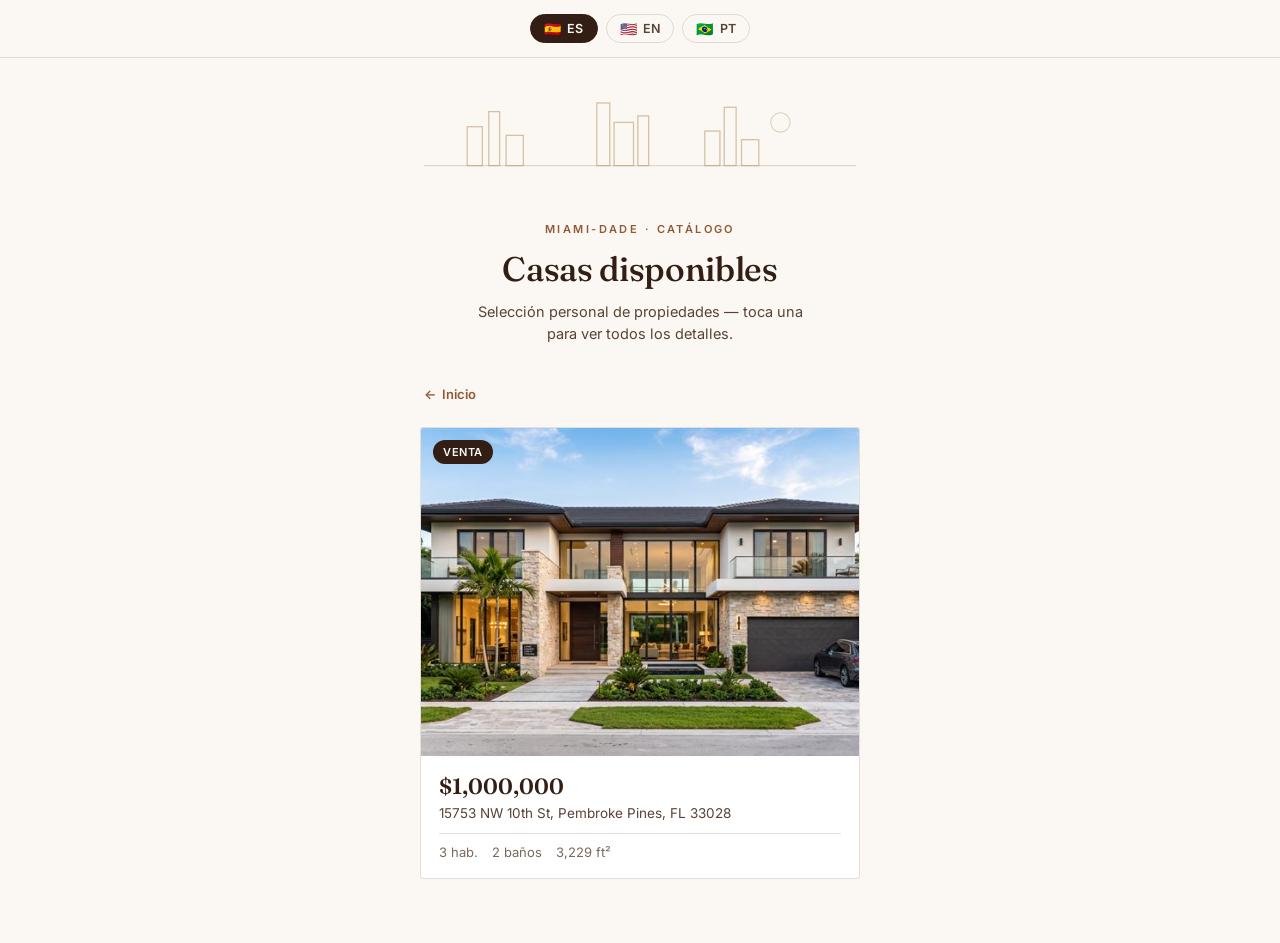
==== catalogo/index.html @ a795f475 "Restructure site: entrada con 2 botones, catalogo de casas y formulario en /formulario Anade catalog" ====
<!DOCTYPE html>
<html lang="es">
<head>
<meta charset="UTF-8">
<meta name="viewport" content="width=device-width, initial-scale=1.0">
<title>Catálogo de casas — Amabilly Beatriz</title>
<link rel="preconnect" href="https://fonts.googleapis.com">
<link rel="preconnect" href="https://fonts.gstatic.com" crossorigin>
<link href="https://fonts.googleapis.com/css2?family=Fraunces:ital,opsz,wght@0,9..144,300;0,9..144,500;0,9..144,600;1,9..144,500&family=Inter:wght@400;500;600&display=swap" rel="stylesheet">
<link rel="stylesheet" href="/assets/css/catalogo.css">
</head>
<body>

<div class="langbar">
  <button type="button" class="lang-btn active" data-lang="es" onclick="setLanguage('es')"><span class="flag">🇪🇸</span><span>ES</span></button>
  <button type="button" class="lang-btn" data-lang="en" onclick="setLanguage('en')"><span class="flag">🇺🇸</span><span>EN</span></button>
  <button type="button" class="lang-btn" data-lang="pt" onclick="setLanguage('pt')"><span class="flag">🇧🇷</span><span>PT</span></button>
</div>

<div class="page" id="page">

  <div class="hero reveal">
    <svg class="skyline" viewBox="0 0 400 100" fill="none" xmlns="http://www.w3.org/2000/svg" aria-hidden="true">
      <line x1="0" y1="70" x2="400" y2="70" stroke="#B79367" stroke-width="1" opacity="0.35"/>
      <g stroke="#B79367" stroke-width="1.2" opacity="0.55" fill="none">
        <rect x="40" y="34" width="14" height="36"/>
        <rect x="60" y="20" width="10" height="50"/>
        <rect x="76" y="42" width="16" height="28"/>
        <rect x="160" y="12" width="12" height="58"/>
        <rect x="176" y="30" width="18" height="40"/>
        <rect x="198" y="24" width="10" height="46"/>
        <rect x="260" y="38" width="14" height="32"/>
        <rect x="278" y="16" width="11" height="54"/>
        <rect x="294" y="46" width="16" height="24"/>
      </g>
      <circle cx="330" cy="30" r="9" stroke="#B79367" stroke-width="1" opacity="0.4" fill="none"/>
    </svg>

    <p class="eyebrow" data-i18n="eyebrow_catalogo">Miami-Dade · Catálogo</p>
    <h1 data-i18n="h1_catalogo">Casas disponibles</h1>
    <p class="sub" data-i18n="sub_catalogo">Selección personal de propiedades — toca una para ver todos los detalles.</p>
  </div>

  <a class="back-link" href="/">← <span data-i18n="back_link_home">Inicio</span></a>

  <div class="grid" id="grid"></div>
  <div class="empty-state" id="emptyState" style="display:none" data-i18n="empty_catalogo">Muy pronto más propiedades por aquí.</div>

</div>

<script src="/catalogo/data.js"></script>
<script>
  var currentLang = 'es';

  function fmtPrice(n){ return '$' + n.toLocaleString('en-US'); }

  function renderGrid(){
    var grid = document.getElementById('grid');
    var t = CATALOGO_UI[currentLang];
    if (!PROPERTIES.length){
      grid.innerHTML = '';
      document.getElementById('emptyState').style.display = 'block';
      return;
    }
    document.getElementById('emptyState').style.display = 'none';
    grid.innerHTML = PROPERTIES.map(function(p){
      return '' +
        '<a class="card reveal" href="/catalogo/' + p.slug + '/">' +
          '<div class="card-img-wrap">' +
            '<span class="badge">' + (p.operation === 'renta' ? t.badge_renta : t.badge_venta) + '</span>' +
            '<img src="' + p.images.cover + '" alt="' + p.title[currentLang] + '" loading="lazy">' +
          '</div>' +
          '<div class="card-body">' +
            '<p class="card-price">' + fmtPrice(p.price) + '</p>' +
            '<p class="card-address">' + p.address + '</p>' +
            '<div class="card-specs">' +
              '<span>' + p.beds + ' ' + t.spec_beds + '</span>' +
              '<span>' + p.baths + ' ' + t.spec_baths + '</span>' +
              '<span>' + p.sqft.toLocaleString('en-US') + ' ' + t.spec_sqft + '</span>' +
            '</div>' +
          '</div>' +
        '</a>';
    }).join('');
  }

  function applyStaticTranslations(){
    var t = CATALOGO_UI[currentLang];
    document.querySelectorAll('[data-i18n]').forEach(function(el){
      var key = el.getAttribute('data-i18n');
      if (t[key] !== undefined) el.textContent = t[key];
    });
  }

  var homeLabel = { es: 'Inicio', en: 'Home', pt: 'Início' };

  function setLanguage(lang){
    currentLang = lang;
    document.documentElement.lang = lang;
    document.querySelectorAll('.lang-btn').forEach(function(b){
      b.classList.toggle('active', b.getAttribute('data-lang') === lang);
    });
    document.querySelector('[data-i18n="back_link_home"]').textContent = homeLabel[lang];
    applyStaticTranslations();
    renderGrid();
  }

  setLanguage('es');
</script>

</body>
</html>
---- assets/css/catalogo.css ----
:root{
  --ink: #321E14;
  --ink-soft: #5A4335;
  --paper: #FBF8F3;
  --paper-raised: #FFFFFF;
  --brass: #B79367;
  --brass-deep: #915A36;
  --sage: #7C8A73;
  --line: rgba(50,30,20,0.14);
  --text-muted: #7A6A5C;
  --radius: 3px;
}

*{ box-sizing: border-box; }

html,body{
  margin:0;
  padding:0;
  background: var(--paper);
  color: var(--ink);
  font-family: 'Inter', -apple-system, sans-serif;
  -webkit-font-smoothing: antialiased;
}

a{ color: inherit; text-decoration: none; }

@media (prefers-reduced-motion: no-preference){
  .reveal{ animation: rise 0.7s ease-out both; }
  @keyframes rise{
    from{ opacity:0; transform: translateY(10px); }
    to{ opacity:1; transform: translateY(0); }
  }
}

.page{ max-width: 480px; margin: 0 auto; padding: 0 0 64px; }

/* ---------- language switcher ---------- */
.langbar{
  position: sticky;
  top: 0;
  z-index: 20;
  display: flex;
  justify-content: center;
  gap: 8px;
  padding: 14px 16px;
  background: rgba(251,248,243,0.92);
  backdrop-filter: blur(6px);
  border-bottom: 1px solid var(--line);
}

.lang-btn{
  display: inline-flex;
  align-items: center;
  gap: 6px;
  background: transparent;
  border: 1px solid var(--line);
  border-radius: 20px;
  padding: 6px 13px;
  font-family: 'Inter', sans-serif;
  font-size: 12.5px;
  font-weight: 600;
  letter-spacing: 0.02em;
  color: var(--ink-soft);
  cursor: pointer;
  transition: background 0.15s ease, color 0.15s ease, border-color 0.15s ease;
}

.lang-btn .flag{ font-size: 14px; line-height: 1; }
.lang-btn:hover{ border-color: var(--brass); color: var(--ink); }
.lang-btn.active{ background: var(--ink); color: var(--paper); border-color: var(--ink); }

/* ---------- header / skyline ---------- */
.hero{ padding: 32px 24px 24px; text-align: center; }
.skyline{ width: 100%; height: auto; margin-bottom: 20px; }

.eyebrow{
  font-family: 'Inter', sans-serif;
  font-size: 11px;
  font-weight: 600;
  letter-spacing: 0.22em;
  text-transform: uppercase;
  color: var(--brass-deep);
  margin: 0 0 14px;
}

h1{
  font-family: 'Fraunces', serif;
  font-weight: 500;
  font-size: clamp(26px, 6.5vw, 34px);
  line-height: 1.14;
  letter-spacing: -0.01em;
  margin: 0 0 12px;
  color: var(--ink);
}

.sub{
  font-size: 14.5px;
  line-height: 1.55;
  color: var(--ink-soft);
  max-width: 340px;
  margin: 0 auto;
}

/* ---------- back link ---------- */
.back-link{
  display: inline-flex;
  align-items: center;
  gap: 6px;
  font-size: 13px;
  font-weight: 600;
  color: var(--brass-deep);
  padding: 16px 24px 0;
}

/* ---------- catalog grid ---------- */
.grid{
  display: flex;
  flex-direction: column;
  gap: 20px;
  padding: 24px 20px 0;
}

.card{
  display: block;
  background: var(--paper-raised);
  border: 1px solid var(--line);
  border-radius: var(--radius);
  overflow: hidden;
  transition: transform 0.15s ease, box-shadow 0.15s ease;
}

.card:hover{ transform: translateY(-2px); box-shadow: 0 8px 24px rgba(50,30,20,0.10); }

.card-img-wrap{ position: relative; width: 100%; aspect-ratio: 4/3; overflow: hidden; background: var(--line); }
.card-img-wrap img{ width: 100%; height: 100%; object-fit: cover; display: block; }

.badge{
  position: absolute;
  top: 12px;
  left: 12px;
  background: var(--ink);
  color: var(--paper);
  font-size: 11px;
  font-weight: 600;
  letter-spacing: 0.05em;
  text-transform: uppercase;
  padding: 5px 10px;
  border-radius: 20px;
}

.card-body{ padding: 16px 18px 18px; }

.card-price{
  font-family: 'Fraunces', serif;
  font-weight: 600;
  font-size: 22px;
  color: var(--ink);
  margin: 0 0 4px;
}

.card-address{
  font-size: 13.5px;
  color: var(--ink-soft);
  margin: 0 0 10px;
  line-height: 1.4;
}

.card-specs{
  display: flex;
  gap: 14px;
  font-size: 13px;
  color: var(--text-muted);
  border-top: 1px solid var(--line);
  padding-top: 10px;
}

.card-specs span{ display: inline-flex; align-items: center; gap: 5px; }

.empty-state{
  text-align: center;
  padding: 40px 24px;
  color: var(--text-muted);
  font-size: 14px;
}

/* ---------- detail: gallery ---------- */
.gallery{ padding: 0; }
.gallery-main{ position: relative; width: 100%; aspect-ratio: 4/3; overflow: hidden; background: var(--line); }
.gallery-main img{ width: 100%; height: 100%; object-fit: cover; display: block; cursor: pointer; }

.gallery-expand-btn{
  position: absolute;
  bottom: 12px;
  right: 12px;
  width: 40px;
  height: 40px;
  border-radius: 50%;
  background: rgba(50,30,20,0.55);
  border: none;
  color: #fff;
  display: flex;
  align-items: center;
  justify-content: center;
  cursor: pointer;
  backdrop-filter: blur(2px);
  transition: background 0.15s ease;
}

.gallery-expand-btn:hover{ background: rgba(50,30,20,0.78); }

.gallery-thumbs{
  display: flex;
  gap: 8px;
  padding: 10px 20px;
  overflow-x: auto;
  -webkit-overflow-scrolling: touch;
}

.gallery-thumbs img{
  width: 68px;
  height: 68px;
  object-fit: cover;
  border-radius: var(--radius);
  border: 2px solid transparent;
  cursor: pointer;
  flex-shrink: 0;
  opacity: 0.7;
  transition: opacity 0.15s ease, border-color 0.15s ease;
}

.gallery-thumbs img.active{ opacity: 1; border-color: var(--brass); }

/* ---------- detail: info ---------- */
.detail-head{ padding: 20px 24px 0; }

.detail-price{
  font-family: 'Fraunces', serif;
  font-weight: 600;
  font-size: 30px;
  color: var(--ink);
  margin: 0 0 6px;
}

.detail-address{ font-size: 14.5px; color: var(--ink-soft); margin: 0 0 4px; }
.detail-city{ font-size: 13px; color: var(--text-muted); margin: 0 0 18px; }

.spec-row{
  display: flex;
  flex-wrap: wrap;
  gap: 10px;
  padding-bottom: 4px;
}

.spec-chip{
  display: inline-flex;
  align-items: center;
  gap: 6px;
  background: var(--paper-raised);
  border: 1px solid var(--line);
  border-radius: 20px;
  padding: 7px 13px;
  font-size: 13px;
  font-weight: 500;
  color: var(--ink);
}

.section{
  padding: 24px 24px 0;
  border-top: 1px solid var(--line);
  margin-top: 24px;
}

.section .eyebrow{ margin-bottom: 12px; }

.section p{
  font-size: 14.5px;
  line-height: 1.65;
  color: var(--ink-soft);
  margin: 0;
}

/* ---------- sticky CTA ---------- */
.cta-wrap{
  position: sticky;
  bottom: 0;
  background: rgba(251,248,243,0.94);
  backdrop-filter: blur(6px);
  border-top: 1px solid var(--line);
  padding: 14px 20px calc(14px + env(safe-area-inset-bottom));
  margin-top: 32px;
}

.btn-primary{
  display: block;
  width: 100%;
  background: var(--ink);
  color: var(--paper);
  border: none;
  border-radius: var(--radius);
  padding: 15px 20px;
  font-family: 'Inter', sans-serif;
  font-size: 15px;
  font-weight: 600;
  letter-spacing: 0.01em;
  cursor: pointer;
  text-align: center;
  transition: background 0.15s ease;
}

.btn-primary:hover{ background: var(--brass-deep); }
.btn-primary:active{ background: var(--brass); }
.btn-primary:disabled{ opacity: 0.6; cursor: default; }

/* ---------- modal ---------- */
.modal-overlay{
  display: none;
  position: fixed;
  inset: 0;
  background: rgba(50,30,20,0.45);
  z-index: 50;
  align-items: flex-end;
  justify-content: center;
}

.modal-overlay.active{ display: flex; }

.modal{
  background: var(--paper);
  width: 100%;
  max-width: 480px;
  max-height: 88vh;
  overflow-y: auto;
  border-radius: var(--radius) var(--radius) 0 0;
  padding: 24px 24px calc(24px + env(safe-area-inset-bottom));
  position: relative;
}

.modal-close{
  position: absolute;
  top: 16px;
  right: 18px;
  background: none;
  border: none;
  font-size: 20px;
  line-height: 1;
  color: var(--text-muted);
  cursor: pointer;
}

.modal h2{
  font-family: 'Fraunces', serif;
  font-weight: 500;
  font-size: 22px;
  margin: 0 0 8px;
  padding-right: 24px;
}

.modal .sub{ margin: 0 0 20px; max-width: none; text-align: left; }

.field{ margin-bottom: 16px; }

label{ display: block; font-size: 13.5px; font-weight: 500; color: var(--ink); margin-bottom: 7px; }
label .opt{ font-weight: 400; color: var(--text-muted); font-size: 12.5px; }

input[type="text"], input[type="email"], input[type="tel"], select{
  width: 100%;
  background: var(--paper-raised);
  border: 1px solid var(--line);
  border-radius: var(--radius);
  padding: 13px 14px;
  font-family: 'Inter', sans-serif;
  font-size: 15px;
  color: var(--ink);
  appearance: none;
  -webkit-appearance: none;
  transition: border-color 0.15s ease;
}

input::placeholder{ color: #A69684; }

input:focus, select:focus{
  outline: none;
  border-color: var(--brass);
  box-shadow: 0 0 0 3px rgba(183,147,103,0.2);
}

select{
  background-image: url("data:image/svg+xml;utf8,<svg xmlns='http://www.w3.org/2000/svg' width='12' height='8' viewBox='0 0 12 8'><path d='M1 1L6 6L11 1' stroke='%23B79367' stroke-width='1.5' fill='none' stroke-linecap='round' stroke-linejoin='round'/></svg>");
  background-repeat: no-repeat;
  background-position: right 14px center;
  padding-right: 36px;
}

select option{ color: var(--ink); }

.fineprint{
  text-align: center;
  font-size: 12px;
  color: var(--text-muted);
  margin-top: 14px;
  line-height: 1.5;
}

.error-msg{ display: none; text-align: center; font-size: 13px; color: #B3543B; margin-top: 12px; }
.error-msg.active{ display: block; }

.modal-confirm{ display: none; text-align: center; padding: 24px 0; }
.modal-confirm.active{ display: block; }
.modal.submitted form{ display: none; }

.check{
  width: 46px;
  height: 46px;
  margin: 0 auto 18px;
  border-radius: 50%;
  border: 1.5px solid var(--sage);
  display: flex;
  align-items: center;
  justify-content: center;
}

.modal-confirm h2{ margin: 0 0 10px; padding-right: 0; }
.modal-confirm p{ font-size: 14.5px; color: var(--ink-soft); line-height: 1.6; margin: 0; }

/* ---------- lightbox (fullscreen photo viewer) ---------- */
.lightbox-overlay{
  display: none;
  position: fixed;
  inset: 0;
  background: rgba(10,6,4,0.94);
  z-index: 100;
  align-items: center;
  justify-content: center;
}

.lightbox-overlay.active{ display: flex; }

.lightbox-stage{
  width: 100%;
  height: 100%;
  display: flex;
  align-items: center;
  justify-content: center;
  overflow: hidden;
  touch-action: none;
}

.lightbox-img{
  max-width: 100%;
  max-height: 100%;
  object-fit: contain;
  touch-action: none;
  user-select: none;
  -webkit-user-select: none;
}

.lightbox-close, .lightbox-nav{
  position: absolute;
  background: rgba(255,255,255,0.12);
  border: none;
  color: #fff;
  border-radius: 50%;
  cursor: pointer;
  display: flex;
  align-items: center;
  justify-content: center;
  z-index: 2;
  transition: background 0.15s ease;
}

.lightbox-close:hover, .lightbox-nav:hover{ background: rgba(255,255,255,0.24); }

.lightbox-close{ top: 16px; right: 16px; width: 40px; height: 40px; font-size: 16px; }

.lightbox-nav{ top: 50%; transform: translateY(-50%); width: 44px; height: 44px; font-size: 26px; line-height: 1; }
.lightbox-prev{ left: 12px; }
.lightbox-next{ right: 12px; }

.lightbox-counter{
  position: absolute;
  bottom: 18px;
  left: 50%;
  transform: translateX(-50%);
  color: rgba(255,255,255,0.75);
  font-size: 13px;
  font-family: 'Inter', sans-serif;
  letter-spacing: 0.02em;
}
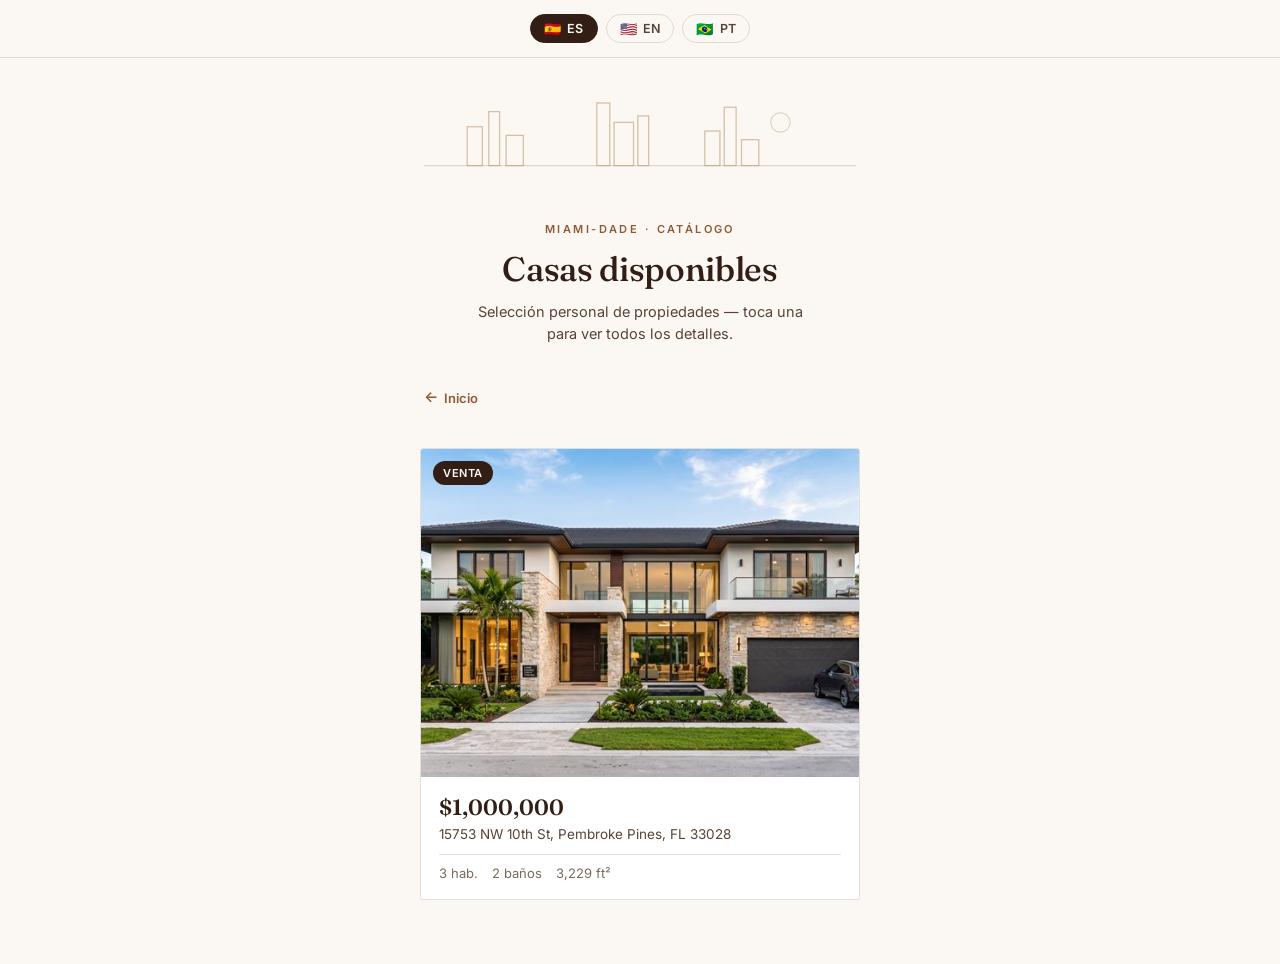
==== commit 9a31fc17: "Ajusta el link de volver: separa la flecha del texto y mejora el espaciado La flecha y el texto ahor" ====
--- a/catalogo/index.html
+++ b/catalogo/index.html
@@ -41,7 +41,7 @@
     <p class="sub" data-i18n="sub_catalogo">Selección personal de propiedades — toca una para ver todos los detalles.</p>
   </div>
 
-  <a class="back-link" href="/">← <span data-i18n="back_link_home">Inicio</span></a>
+  <a class="back-link" href="/"><span class="arrow">←</span><span data-i18n="back_link_home">Inicio</span></a>
 
   <div class="grid" id="grid"></div>
   <div class="empty-state" id="emptyState" style="display:none" data-i18n="empty_catalogo">Muy pronto más propiedades por aquí.</div>
--- a/assets/css/catalogo.css
+++ b/assets/css/catalogo.css
@@ -109,7 +109,17 @@
   font-size: 13px;
   font-weight: 600;
   color: var(--brass-deep);
-  padding: 16px 24px 0;
+  padding: 20px 24px 18px;
+  transition: color 0.15s ease;
+}
+
+.back-link:hover{ color: var(--ink); }
+
+.back-link .arrow{
+  display: inline-block;
+  font-size: 15px;
+  line-height: 1;
+  transform: translateY(-1px);
 }
 
 /* ---------- catalog grid ---------- */
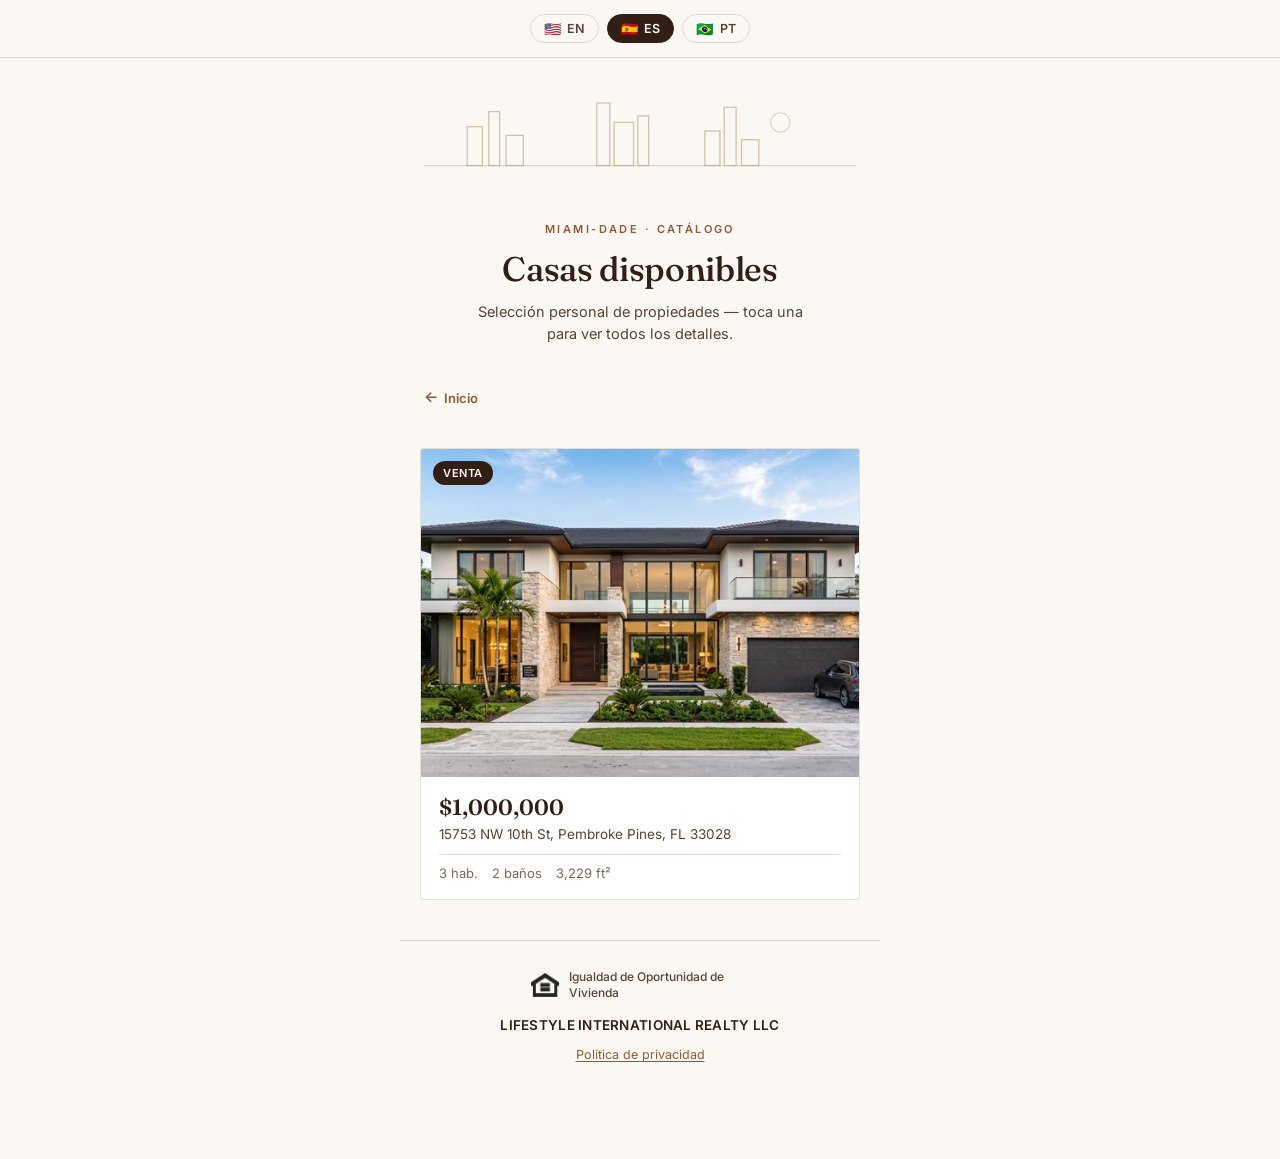
==== commit a00873f8: "Agrega cumplimiento legal (brokerage, Equal Housing, TCPA, privacidad) y persistencia de idioma - Fo" ====
--- a/catalogo/index.html
+++ b/catalogo/index.html
@@ -8,12 +8,14 @@
 <link rel="preconnect" href="https://fonts.gstatic.com" crossorigin>
 <link href="https://fonts.googleapis.com/css2?family=Fraunces:ital,opsz,wght@0,9..144,300;0,9..144,500;0,9..144,600;1,9..144,500&family=Inter:wght@400;500;600&display=swap" rel="stylesheet">
 <link rel="stylesheet" href="/assets/css/catalogo.css">
+<link rel="stylesheet" href="/assets/css/site-footer.css">
+<script src="/assets/js/site.js"></script>
 </head>
 <body>
 
 <div class="langbar">
+  <button type="button" class="lang-btn" data-lang="en" onclick="setLanguage('en')"><span class="flag">🇺🇸</span><span>EN</span></button>
   <button type="button" class="lang-btn active" data-lang="es" onclick="setLanguage('es')"><span class="flag">🇪🇸</span><span>ES</span></button>
-  <button type="button" class="lang-btn" data-lang="en" onclick="setLanguage('en')"><span class="flag">🇺🇸</span><span>EN</span></button>
   <button type="button" class="lang-btn" data-lang="pt" onclick="setLanguage('pt')"><span class="flag">🇧🇷</span><span>PT</span></button>
 </div>
 
@@ -45,6 +47,8 @@
 
   <div class="grid" id="grid"></div>
   <div class="empty-state" id="emptyState" style="display:none" data-i18n="empty_catalogo">Muy pronto más propiedades por aquí.</div>
+
+  <footer class="site-footer" id="siteFooter"></footer>
 
 </div>
 
@@ -102,9 +106,11 @@
     document.querySelector('[data-i18n="back_link_home"]').textContent = homeLabel[lang];
     applyStaticTranslations();
     renderGrid();
+    renderSiteFooter(lang);
+    saveLang(lang);
   }
 
-  setLanguage('es');
+  setLanguage(getSavedLang('es'));
 </script>
 
 </body>
--- a/assets/css/site-footer.css
+++ b/assets/css/site-footer.css
@@ -0,0 +1,52 @@
+.site-footer{
+  margin-top: 40px;
+  padding: 28px 24px 32px;
+  border-top: 1px solid var(--line);
+  text-align: center;
+}
+
+.footer-eho{
+  display: flex;
+  align-items: center;
+  justify-content: center;
+  gap: 10px;
+  margin-bottom: 16px;
+}
+
+.footer-eho .eho-icon{
+  width: 28px;
+  height: auto;
+  flex-shrink: 0;
+  opacity: 0.85;
+}
+
+.footer-eho span{
+  font-family: 'Inter', sans-serif;
+  font-size: 12px;
+  font-weight: 500;
+  color: var(--ink-soft);
+  text-align: left;
+  line-height: 1.35;
+  max-width: 180px;
+}
+
+.footer-brokerage{
+  font-family: 'Inter', sans-serif;
+  font-size: 13.5px;
+  font-weight: 600;
+  letter-spacing: 0.02em;
+  color: var(--ink);
+  margin: 0 0 10px;
+}
+
+.footer-links{ margin: 0; }
+
+.footer-links a{
+  font-family: 'Inter', sans-serif;
+  font-size: 12.5px;
+  color: var(--brass-deep);
+  text-decoration: underline;
+  text-underline-offset: 2px;
+}
+
+.footer-links a:hover{ color: var(--ink); }
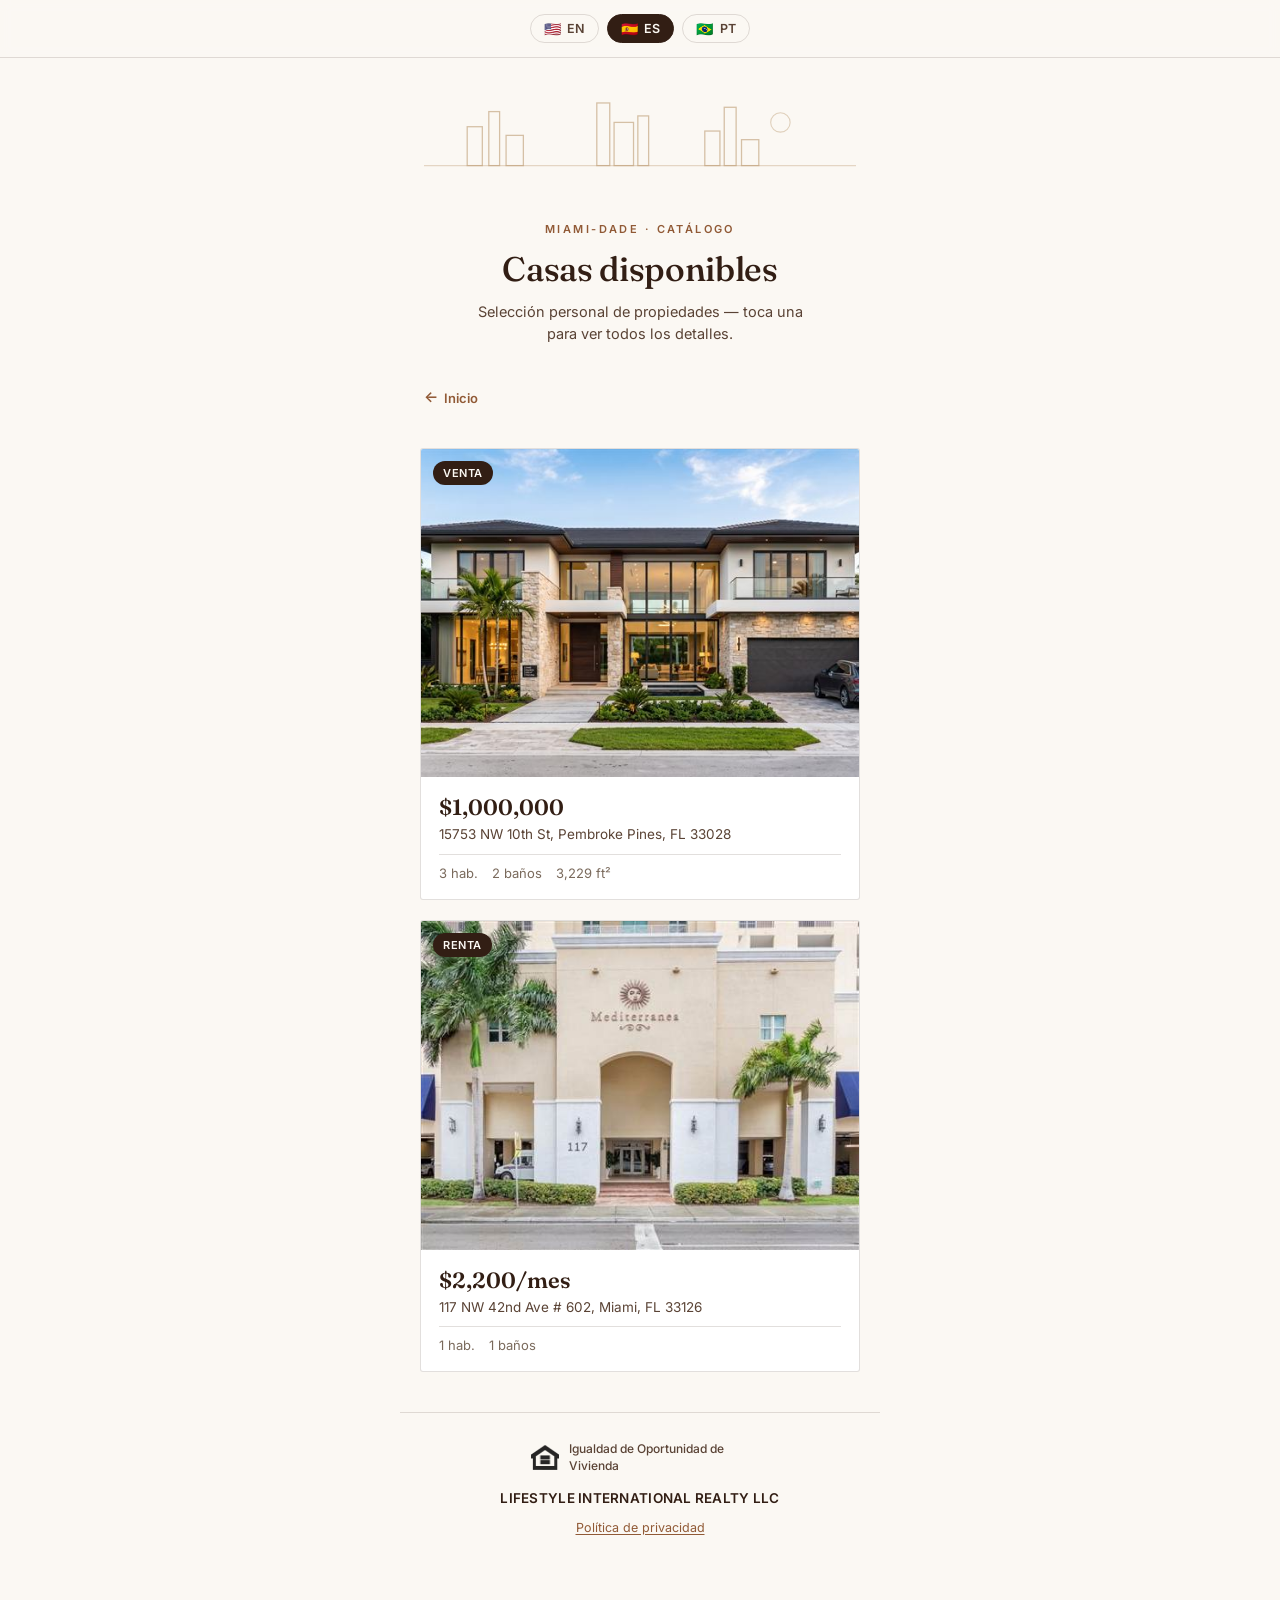
==== commit cfd50f0b: "Agrega propiedad 117 NW 42nd Ave #602, Miami (renta) al catalogo - Generaliza el esquema de propieda" ====
--- a/catalogo/index.html
+++ b/catalogo/index.html
@@ -56,7 +56,10 @@
 <script>
   var currentLang = 'es';
 
-  function fmtPrice(n){ return '$' + n.toLocaleString('en-US'); }
+  function fmtPrice(p, t){
+    var amount = '$' + p.price.toLocaleString('en-US');
+    return p.operation === 'renta' ? amount + t.price_per_month : amount;
+  }
 
   function renderGrid(){
     var grid = document.getElementById('grid');
@@ -68,6 +71,11 @@
     }
     document.getElementById('emptyState').style.display = 'none';
     grid.innerHTML = PROPERTIES.map(function(p){
+      var specs = [
+        '<span>' + p.beds + ' ' + t.spec_beds + '</span>',
+        '<span>' + p.baths + ' ' + t.spec_baths + '</span>'
+      ];
+      if (p.sqft) specs.push('<span>' + p.sqft.toLocaleString('en-US') + ' ' + t.spec_sqft + '</span>');
       return '' +
         '<a class="card reveal" href="/catalogo/' + p.slug + '/">' +
           '<div class="card-img-wrap">' +
@@ -75,13 +83,9 @@
             '<img src="' + p.images.cover + '" alt="' + p.title[currentLang] + '" loading="lazy">' +
           '</div>' +
           '<div class="card-body">' +
-            '<p class="card-price">' + fmtPrice(p.price) + '</p>' +
+            '<p class="card-price">' + fmtPrice(p, t) + '</p>' +
             '<p class="card-address">' + p.address + '</p>' +
-            '<div class="card-specs">' +
-              '<span>' + p.beds + ' ' + t.spec_beds + '</span>' +
-              '<span>' + p.baths + ' ' + t.spec_baths + '</span>' +
-              '<span>' + p.sqft.toLocaleString('en-US') + ' ' + t.spec_sqft + '</span>' +
-            '</div>' +
+            '<div class="card-specs">' + specs.join('') + '</div>' +
           '</div>' +
         '</a>';
     }).join('');
